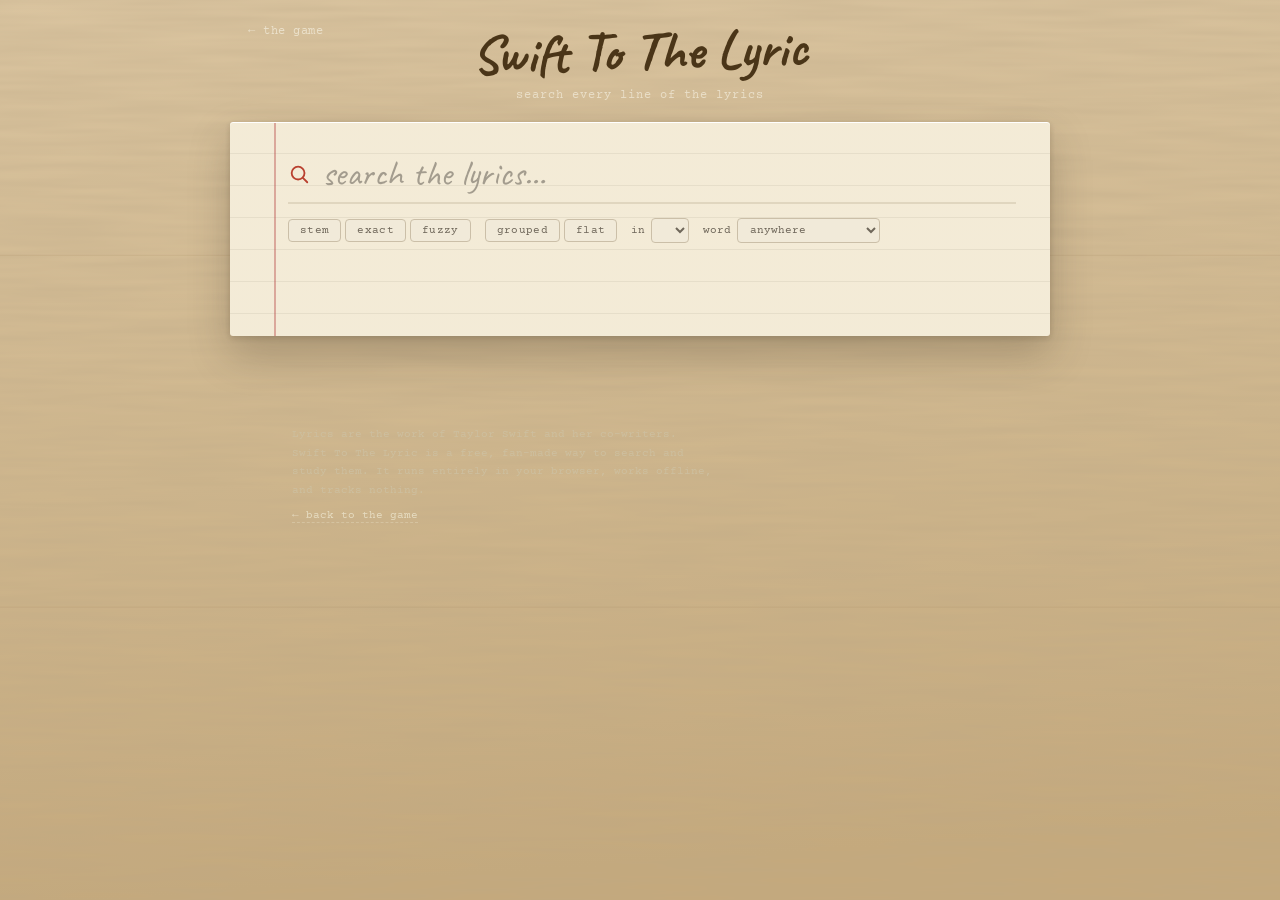
==== lyric/index.html @ 76ba9e34 "Add /lyric and /lyrics redirect pages to /search" ====
<!DOCTYPE html>
<html>
<head>
<meta charset="utf-8">
<meta http-equiv="refresh" content="0;url=/search">
<link rel="canonical" href="/search">
<title>Redirecting...</title>
<script>window.location.replace('/search');</script>
</head>
<body></body>
</html>
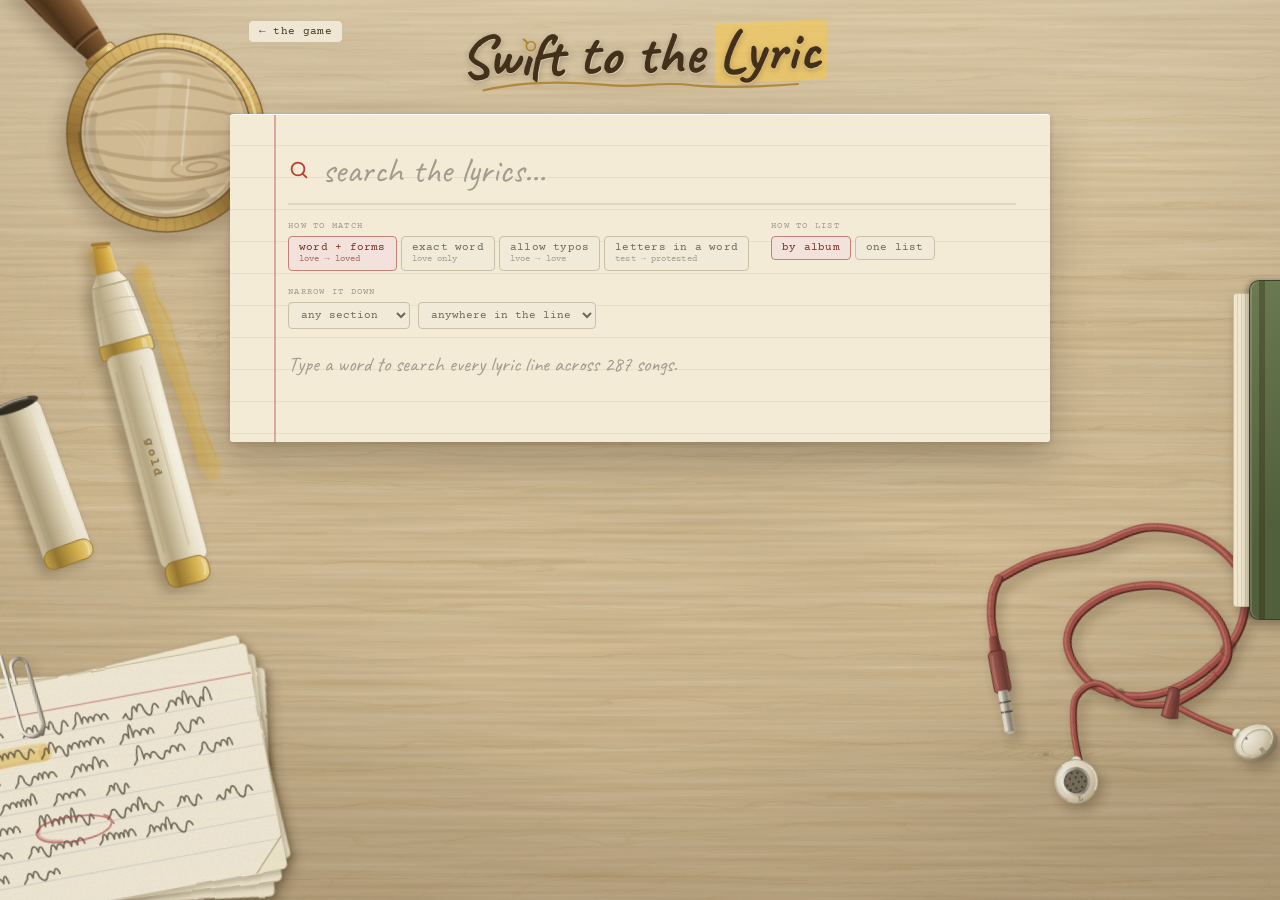
==== commit e8ffed93: "Reset daily snapshots and harden offline routes" ====
--- a/lyric/index.html
+++ b/lyric/index.html
@@ -5,7 +5,7 @@
 <meta http-equiv="refresh" content="0;url=/search">
 <link rel="canonical" href="/search">
 <title>Redirecting...</title>
-<script>window.location.replace('/search');</script>
+<script>window.location.replace('/search' + window.location.search + window.location.hash);</script>
 </head>
 <body></body>
 </html>
